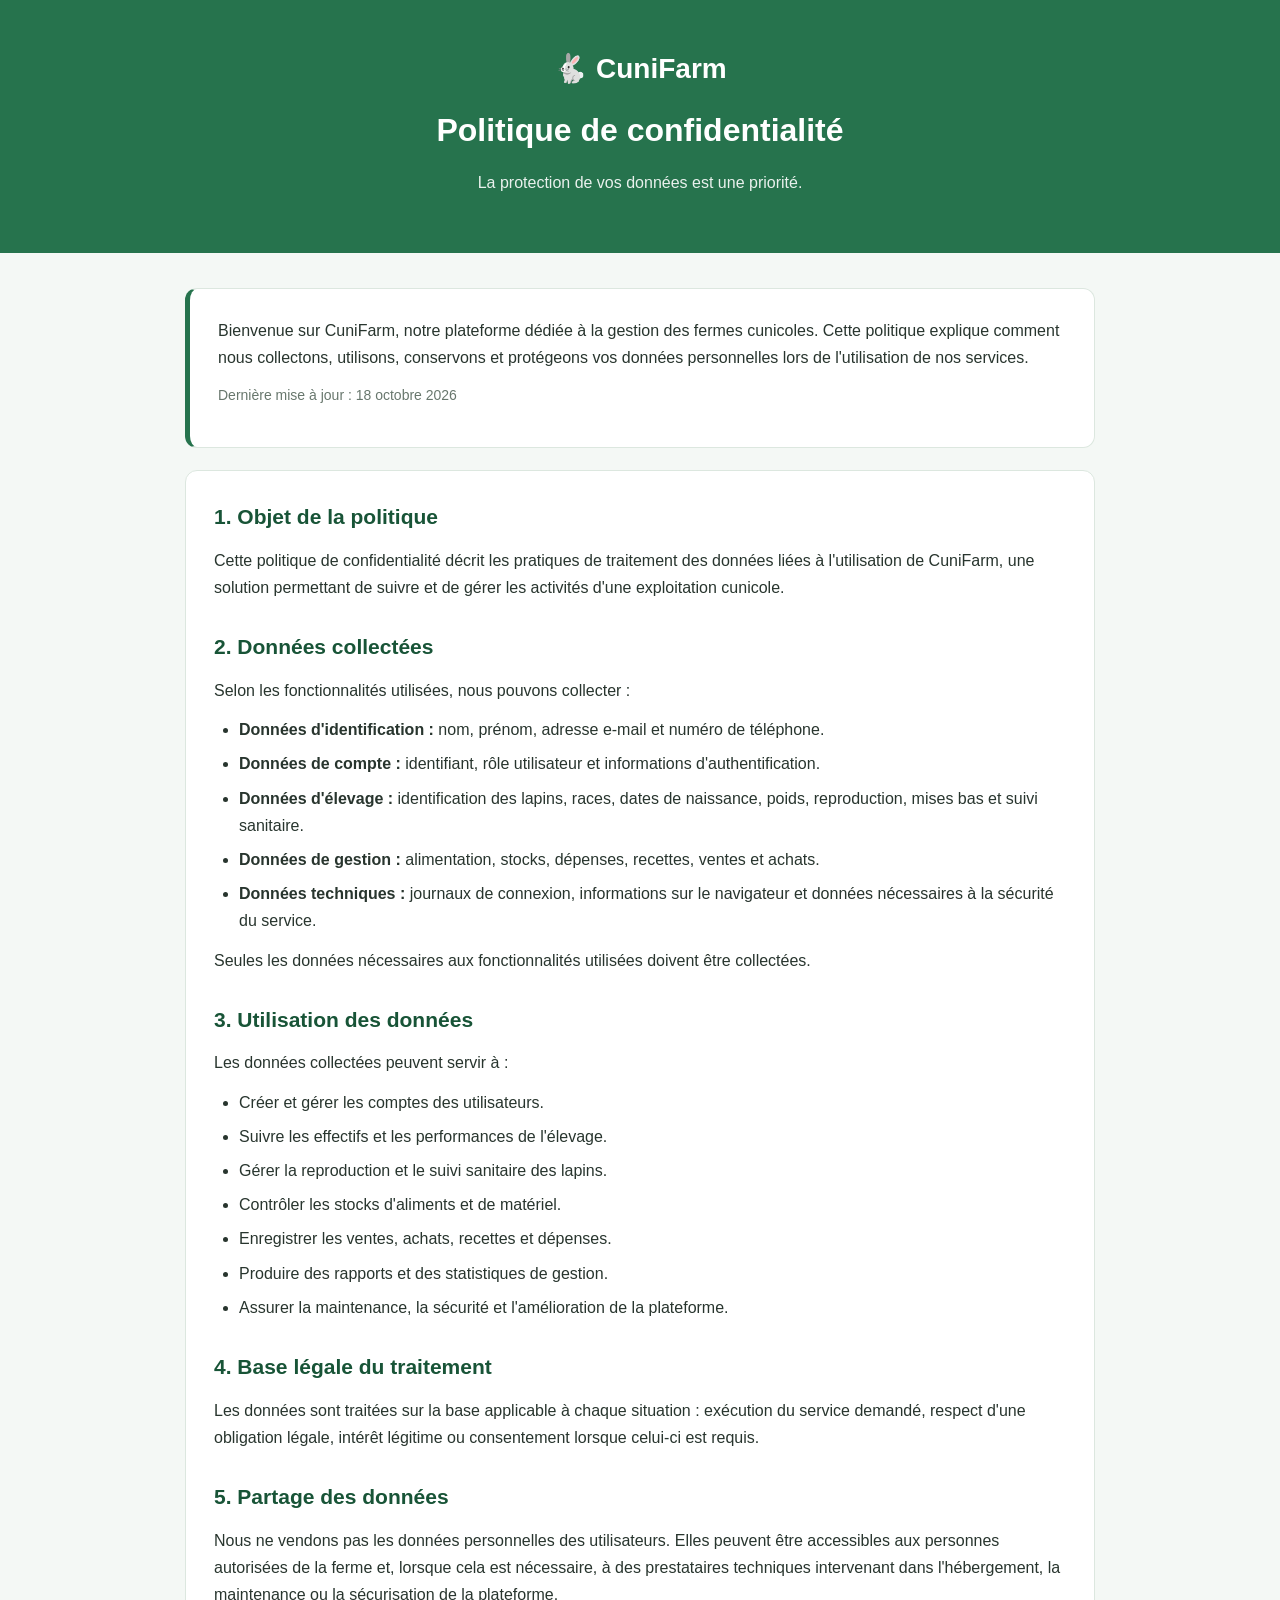
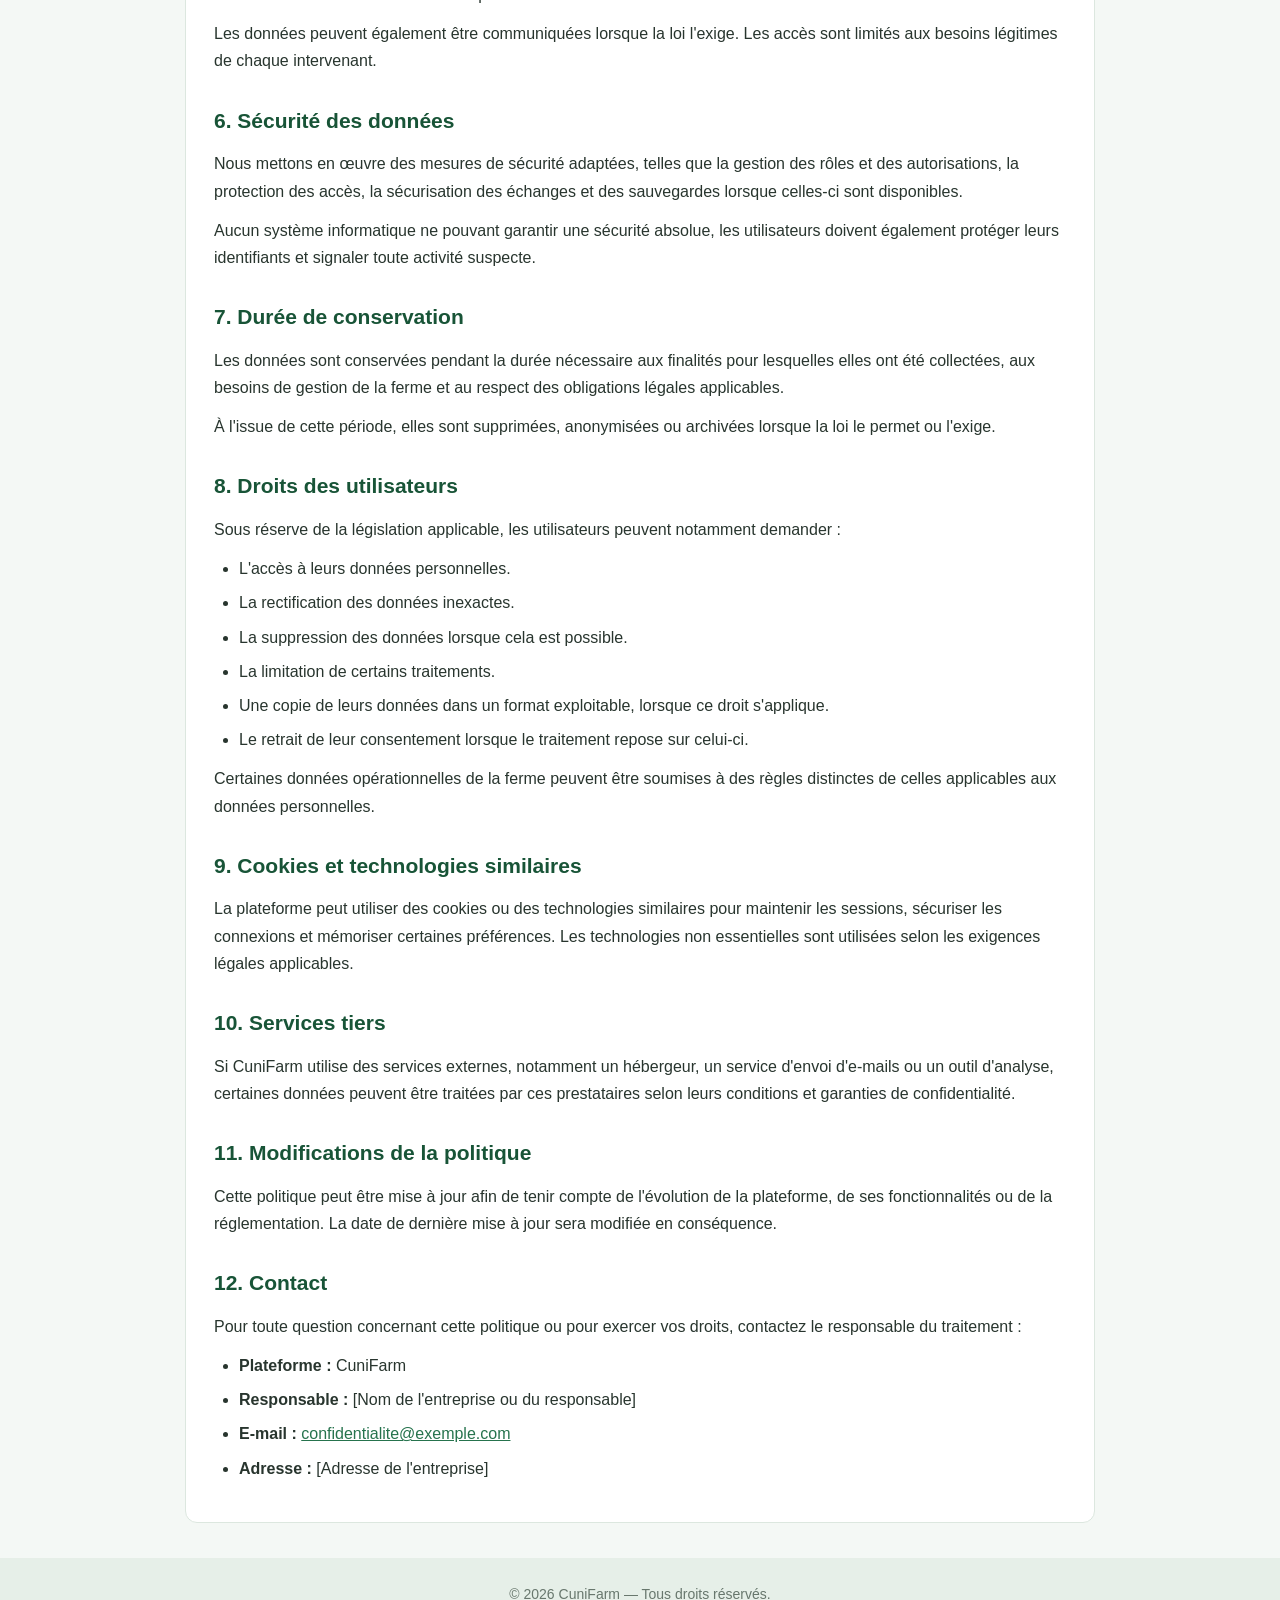
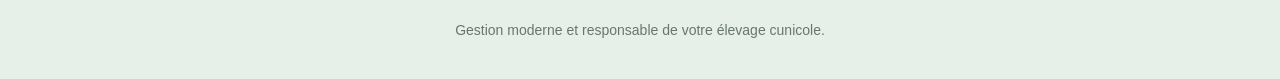
==== conditionsUtilisation.html @ 06316d21 "mise en place de la politique de confidentialite" ====
<!DOCTYPE html>
<html lang="fr">
<head>
    <meta charset="UTF-8">
    <meta name="viewport" content="width=device-width, initial-scale=1.0">
    <meta name="description" content="Politique de confidentialité de notre plateforme de gestion de ferme cunicole.">
    <title>Politique de confidentialité | CuniFarm</title>

    <style>
        :root {
            --primary: #26734d;
            --primary-dark: #185437;
            --background: #f4f8f5;
            --white: #ffffff;
            --text: #28352e;
            --muted: #68776d;
            --border: #dce7df;
        }

        * {
            margin: 0;
            padding: 0;
            box-sizing: border-box;
        }

        body {
            font-family: Arial, Helvetica, sans-serif;
            background: var(--background);
            color: var(--text);
            line-height: 1.7;
        }

        header {
            background: var(--primary);
            color: var(--white);
            padding: 45px 20px;
            text-align: center;
        }

        header .logo {
            font-size: 28px;
            font-weight: bold;
            margin-bottom: 10px;
        }

        header p {
            opacity: 0.9;
        }

        .container {
            max-width: 950px;
            margin: 35px auto;
            padding: 0 20px;
        }

        .intro, .content {
            background: var(--white);
            border: 1px solid var(--border);
            border-radius: 12px;
            padding: 28px;
            margin-bottom: 22px;
        }

        .intro {
            border-left: 5px solid var(--primary);
        }

        h1 {
            font-size: 32px;
            margin-bottom: 12px;
        }

        h2 {
            color: var(--primary-dark);
            font-size: 21px;
            margin-bottom: 12px;
        }

        .content section + section {
            margin-top: 28px;
        }

        p {
            margin-bottom: 12px;
        }

        ul {
            padding-left: 25px;
            margin-bottom: 12px;
        }

        li {
            margin-bottom: 7px;
        }

        a {
            color: var(--primary);
            overflow-wrap: anywhere;
        }

        .date {
            color: var(--muted);
            font-size: 14px;
            margin-top: 12px;
        }

        footer {
            background: #e6efe8;
            color: var(--muted);
            text-align: center;
            padding: 25px 15px;
            font-size: 14px;
        }

        @media (max-width: 600px) {
            header {
                padding: 30px 15px;
            }

            h1 {
                font-size: 26px;
            }

            h2 {
                font-size: 19px;
            }

            .intro, .content {
                padding: 20px;
            }

            .container {
                margin-top: 20px;
            }
        }
    </style>
</head>

<body>

<header>
    <div class="logo">🐇 CuniFarm</div>
    <h1>Politique de confidentialité</h1>
    <p>La protection de vos données est une priorité.</p>
</header>

<main class="container">

    <div class="intro">
        <p>
            Bienvenue sur CuniFarm, notre plateforme dédiée à la gestion
            des fermes cunicoles. Cette politique explique comment nous
            collectons, utilisons, conservons et protégeons vos données
            personnelles lors de l'utilisation de nos services.
        </p>
        <p class="date">
            Dernière mise à jour : 18 octobre 2026
        </p>
    </div>

    <div class="content">

        <section>
            <h2>1. Objet de la politique</h2>
            <p>
                Cette politique de confidentialité décrit les pratiques
                de traitement des données liées à l'utilisation de CuniFarm,
                une solution permettant de suivre et de gérer les activités
                d'une exploitation cunicole.
            </p>
        </section>

        <section>
            <h2>2. Données collectées</h2>
            <p>Selon les fonctionnalités utilisées, nous pouvons collecter :</p>
            <ul>
                <li><strong>Données d'identification :</strong> nom, prénom,
                    adresse e-mail et numéro de téléphone.</li>
                <li><strong>Données de compte :</strong> identifiant,
                    rôle utilisateur et informations d'authentification.</li>
                <li><strong>Données d'élevage :</strong> identification des lapins,
                    races, dates de naissance, poids, reproduction, mises bas
                    et suivi sanitaire.</li>
                <li><strong>Données de gestion :</strong> alimentation,
                    stocks, dépenses, recettes, ventes et achats.</li>
                <li><strong>Données techniques :</strong> journaux de connexion,
                    informations sur le navigateur et données nécessaires
                    à la sécurité du service.</li>
            </ul>
            <p>
                Seules les données nécessaires aux fonctionnalités utilisées
                doivent être collectées.
            </p>
        </section>

        <section>
            <h2>3. Utilisation des données</h2>
            <p>Les données collectées peuvent servir à :</p>
            <ul>
                <li>Créer et gérer les comptes des utilisateurs.</li>
                <li>Suivre les effectifs et les performances de l'élevage.</li>
                <li>Gérer la reproduction et le suivi sanitaire des lapins.</li>
                <li>Contrôler les stocks d'aliments et de matériel.</li>
                <li>Enregistrer les ventes, achats, recettes et dépenses.</li>
                <li>Produire des rapports et des statistiques de gestion.</li>
                <li>Assurer la maintenance, la sécurité et l'amélioration
                    de la plateforme.</li>
            </ul>
        </section>

        <section>
            <h2>4. Base légale du traitement</h2>
            <p>
                Les données sont traitées sur la base applicable à chaque
                situation : exécution du service demandé, respect d'une
                obligation légale, intérêt légitime ou consentement lorsque
                celui-ci est requis.
            </p>
        </section>

        <section>
            <h2>5. Partage des données</h2>
            <p>
                Nous ne vendons pas les données personnelles des utilisateurs.
                Elles peuvent être accessibles aux personnes autorisées
                de la ferme et, lorsque cela est nécessaire, à des prestataires
                techniques intervenant dans l'hébergement, la maintenance
                ou la sécurisation de la plateforme.
            </p>
            <p>
                Les données peuvent également être communiquées lorsque
                la loi l'exige. Les accès sont limités aux besoins légitimes
                de chaque intervenant.
            </p>
        </section>

        <section>
            <h2>6. Sécurité des données</h2>
            <p>
                Nous mettons en œuvre des mesures de sécurité adaptées,
                telles que la gestion des rôles et des autorisations,
                la protection des accès, la sécurisation des échanges
                et des sauvegardes lorsque celles-ci sont disponibles.
            </p>
            <p>
                Aucun système informatique ne pouvant garantir une sécurité
                absolue, les utilisateurs doivent également protéger leurs
                identifiants et signaler toute activité suspecte.
            </p>
        </section>

        <section>
            <h2>7. Durée de conservation</h2>
            <p>
                Les données sont conservées pendant la durée nécessaire
                aux finalités pour lesquelles elles ont été collectées,
                aux besoins de gestion de la ferme et au respect des
                obligations légales applicables.
            </p>
            <p>
                À l'issue de cette période, elles sont supprimées,
                anonymisées ou archivées lorsque la loi le permet ou l'exige.
            </p>
        </section>

        <section>
            <h2>8. Droits des utilisateurs</h2>
            <p>
                Sous réserve de la législation applicable, les utilisateurs
                peuvent notamment demander :
            </p>
            <ul>
                <li>L'accès à leurs données personnelles.</li>
                <li>La rectification des données inexactes.</li>
                <li>La suppression des données lorsque cela est possible.</li>
                <li>La limitation de certains traitements.</li>
                <li>Une copie de leurs données dans un format exploitable,
                    lorsque ce droit s'applique.</li>
                <li>Le retrait de leur consentement lorsque le traitement
                    repose sur celui-ci.</li>
            </ul>
            <p>
                Certaines données opérationnelles de la ferme peuvent
                être soumises à des règles distinctes de celles applicables
                aux données personnelles.
            </p>
        </section>

        <section>
            <h2>9. Cookies et technologies similaires</h2>
            <p>
                La plateforme peut utiliser des cookies ou des technologies
                similaires pour maintenir les sessions, sécuriser les
                connexions et mémoriser certaines préférences.
                Les technologies non essentielles sont utilisées selon
                les exigences légales applicables.
            </p>
        </section>

        <section>
            <h2>10. Services tiers</h2>
            <p>
                Si CuniFarm utilise des services externes, notamment
                un hébergeur, un service d'envoi d'e-mails ou un outil
                d'analyse, certaines données peuvent être traitées par
                ces prestataires selon leurs conditions et garanties
                de confidentialité.
            </p>
        </section>

        <section>
            <h2>11. Modifications de la politique</h2>
            <p>
                Cette politique peut être mise à jour afin de tenir compte
                de l'évolution de la plateforme, de ses fonctionnalités
                ou de la réglementation. La date de dernière mise à jour
                sera modifiée en conséquence.
            </p>
        </section>

        <section>
            <h2>12. Contact</h2>
            <p>
                Pour toute question concernant cette politique ou pour
                exercer vos droits, contactez le responsable du traitement :
            </p>
            <ul>
                <li><strong>Plateforme :</strong> CuniFarm</li>
                <li><strong>Responsable :</strong> [Nom de l'entreprise
                    ou du responsable]</li>
                <li><strong>E-mail :</strong>
                    <a href="mailto:confidentialite@exemple.com">
                        confidentialite@exemple.com
                    </a>
                </li>
                <li><strong>Adresse :</strong> [Adresse de l'entreprise]</li>
            </ul>
        </section>

    </div>
</main>

<footer>
    <p>&copy; 2026 CuniFarm — Tous droits réservés.</p>
    <p>Gestion moderne et responsable de votre élevage cunicole.</p>
</footer>

</body>
</html>
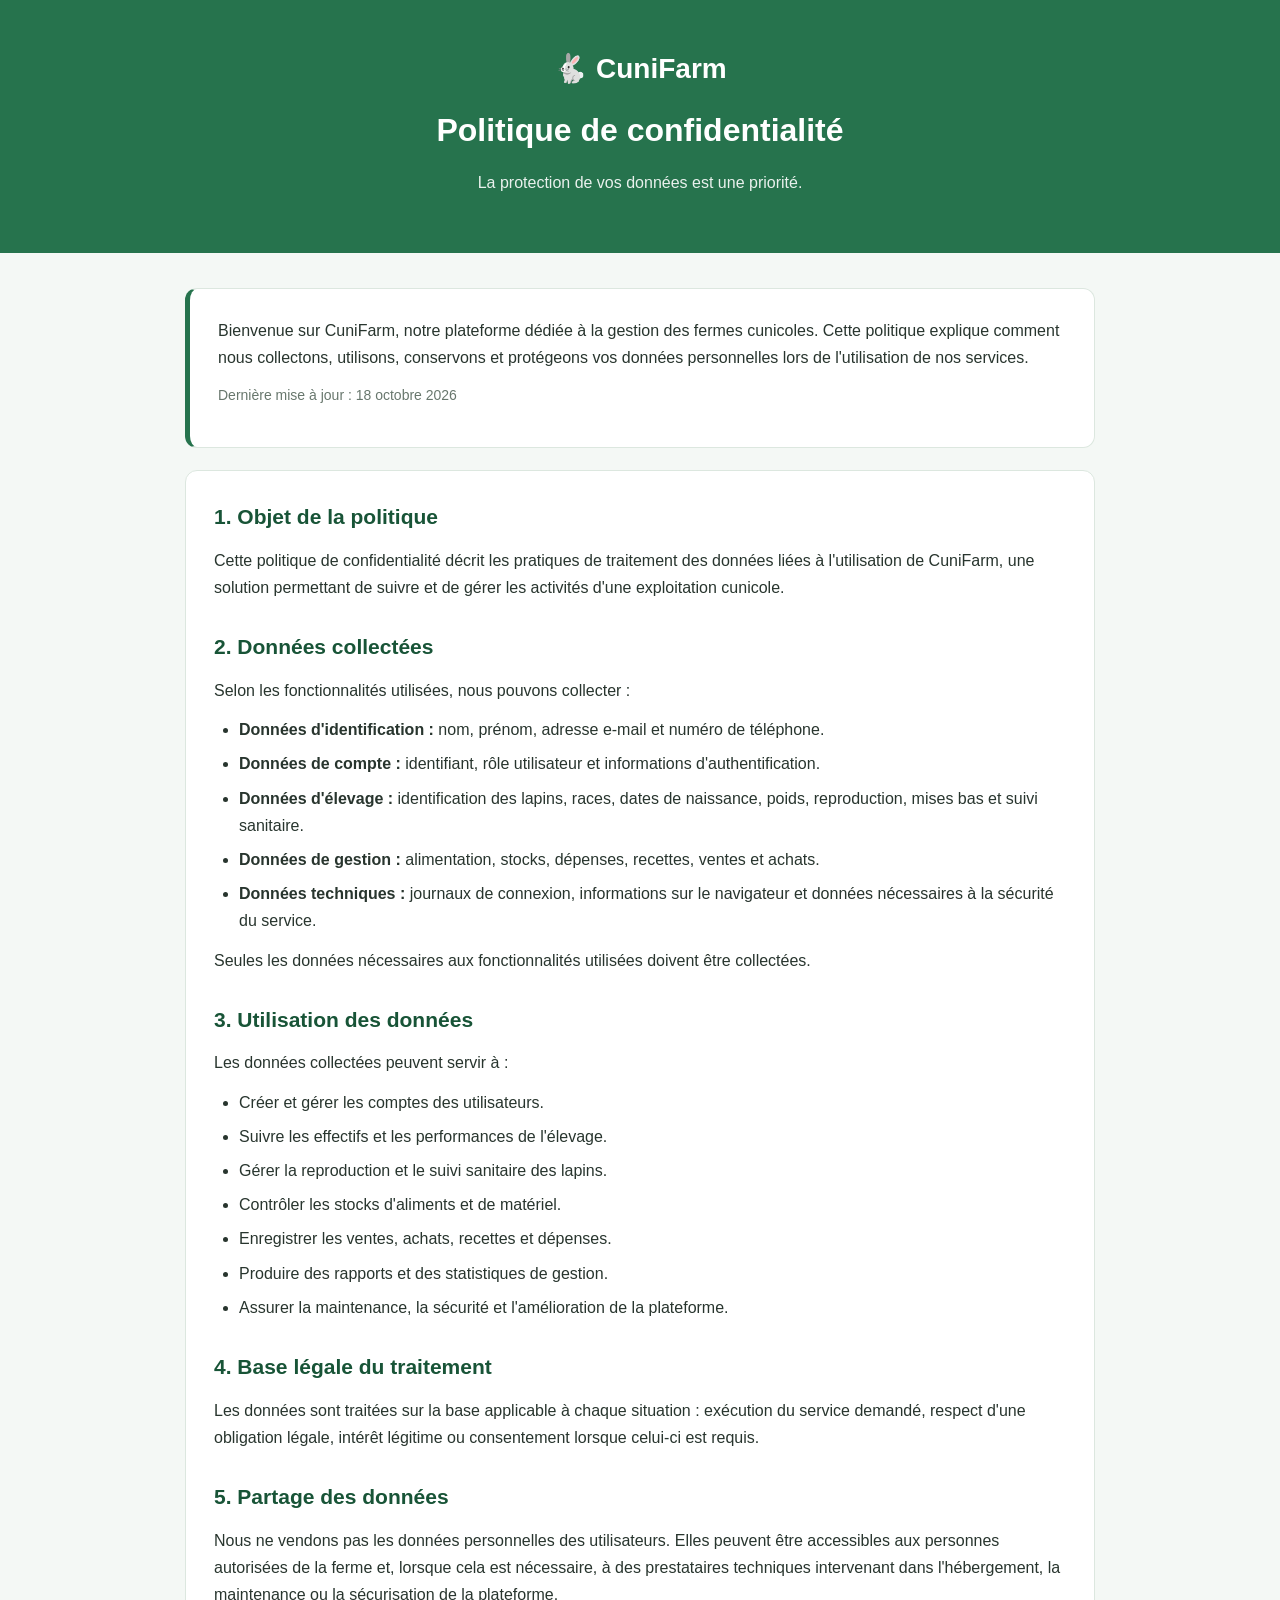
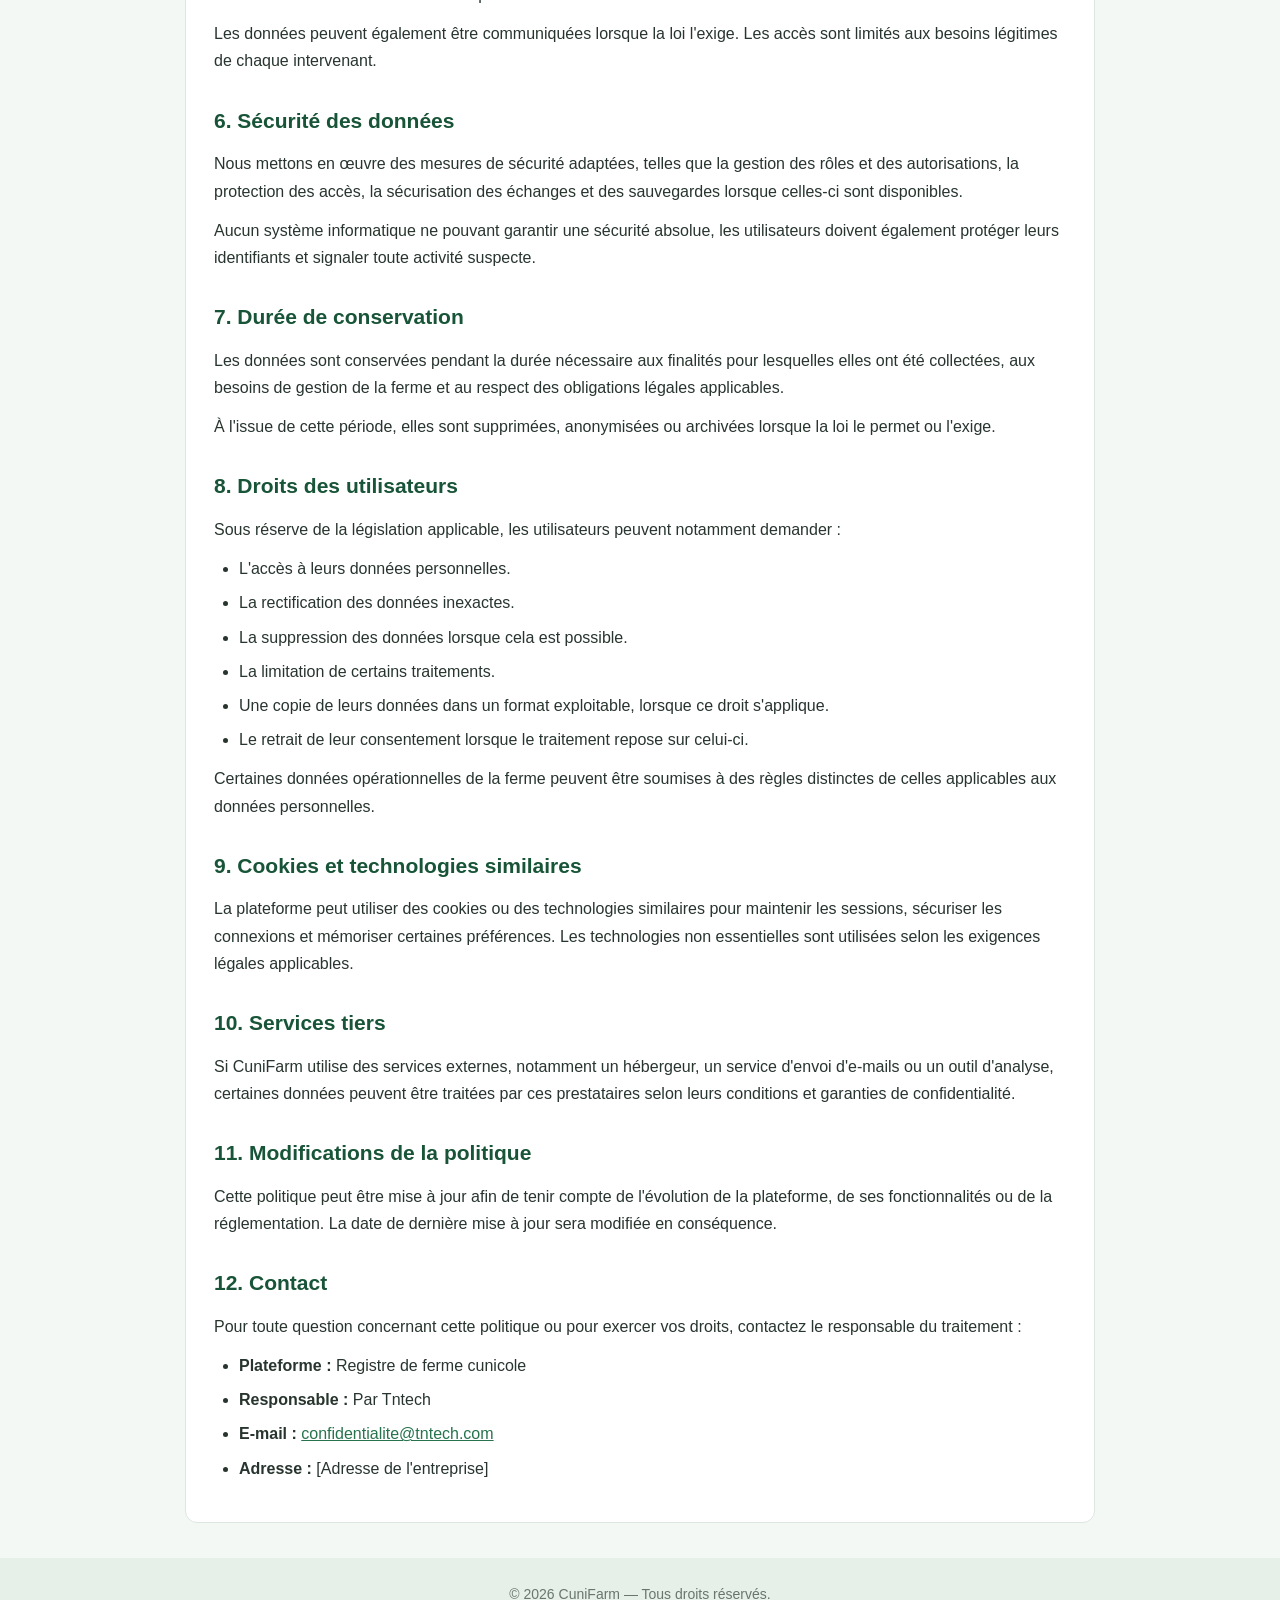
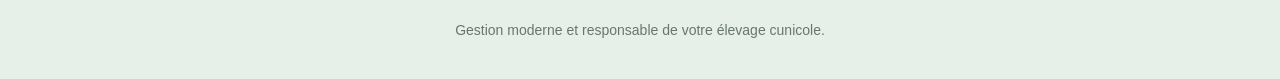
==== commit b7ed1d02: "politique de confidentialite" ====
--- a/conditionsUtilisation.html
+++ b/conditionsUtilisation.html
@@ -326,12 +326,11 @@
                 exercer vos droits, contactez le responsable du traitement :
             </p>
             <ul>
-                <li><strong>Plateforme :</strong> CuniFarm</li>
-                <li><strong>Responsable :</strong> [Nom de l'entreprise
-                    ou du responsable]</li>
+                <li><strong>Plateforme :</strong> Registre de ferme cunicole</li>
+                <li><strong>Responsable :</strong> Par Tntech</li>
                 <li><strong>E-mail :</strong>
                     <a href="mailto:confidentialite@exemple.com">
-                        confidentialite@exemple.com
+                        confidentialite@tntech.com
                     </a>
                 </li>
                 <li><strong>Adresse :</strong> [Adresse de l'entreprise]</li>
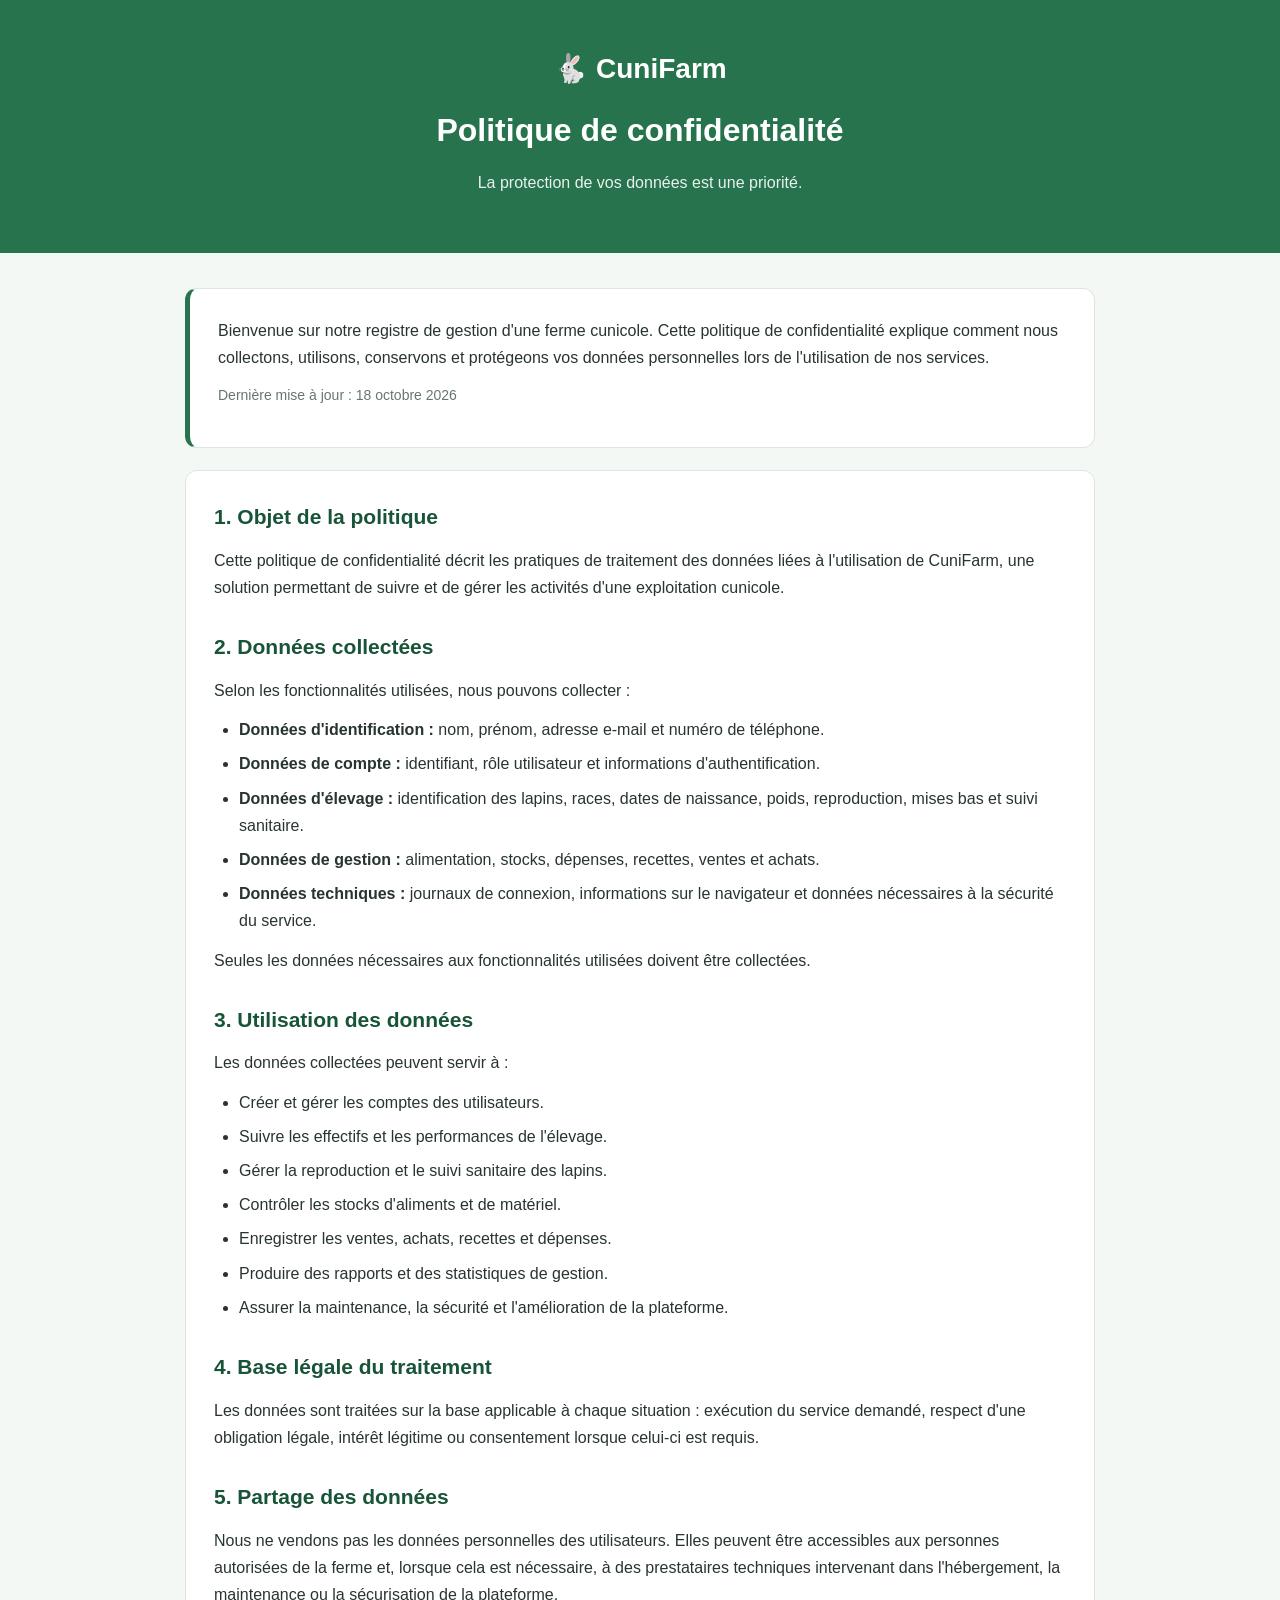
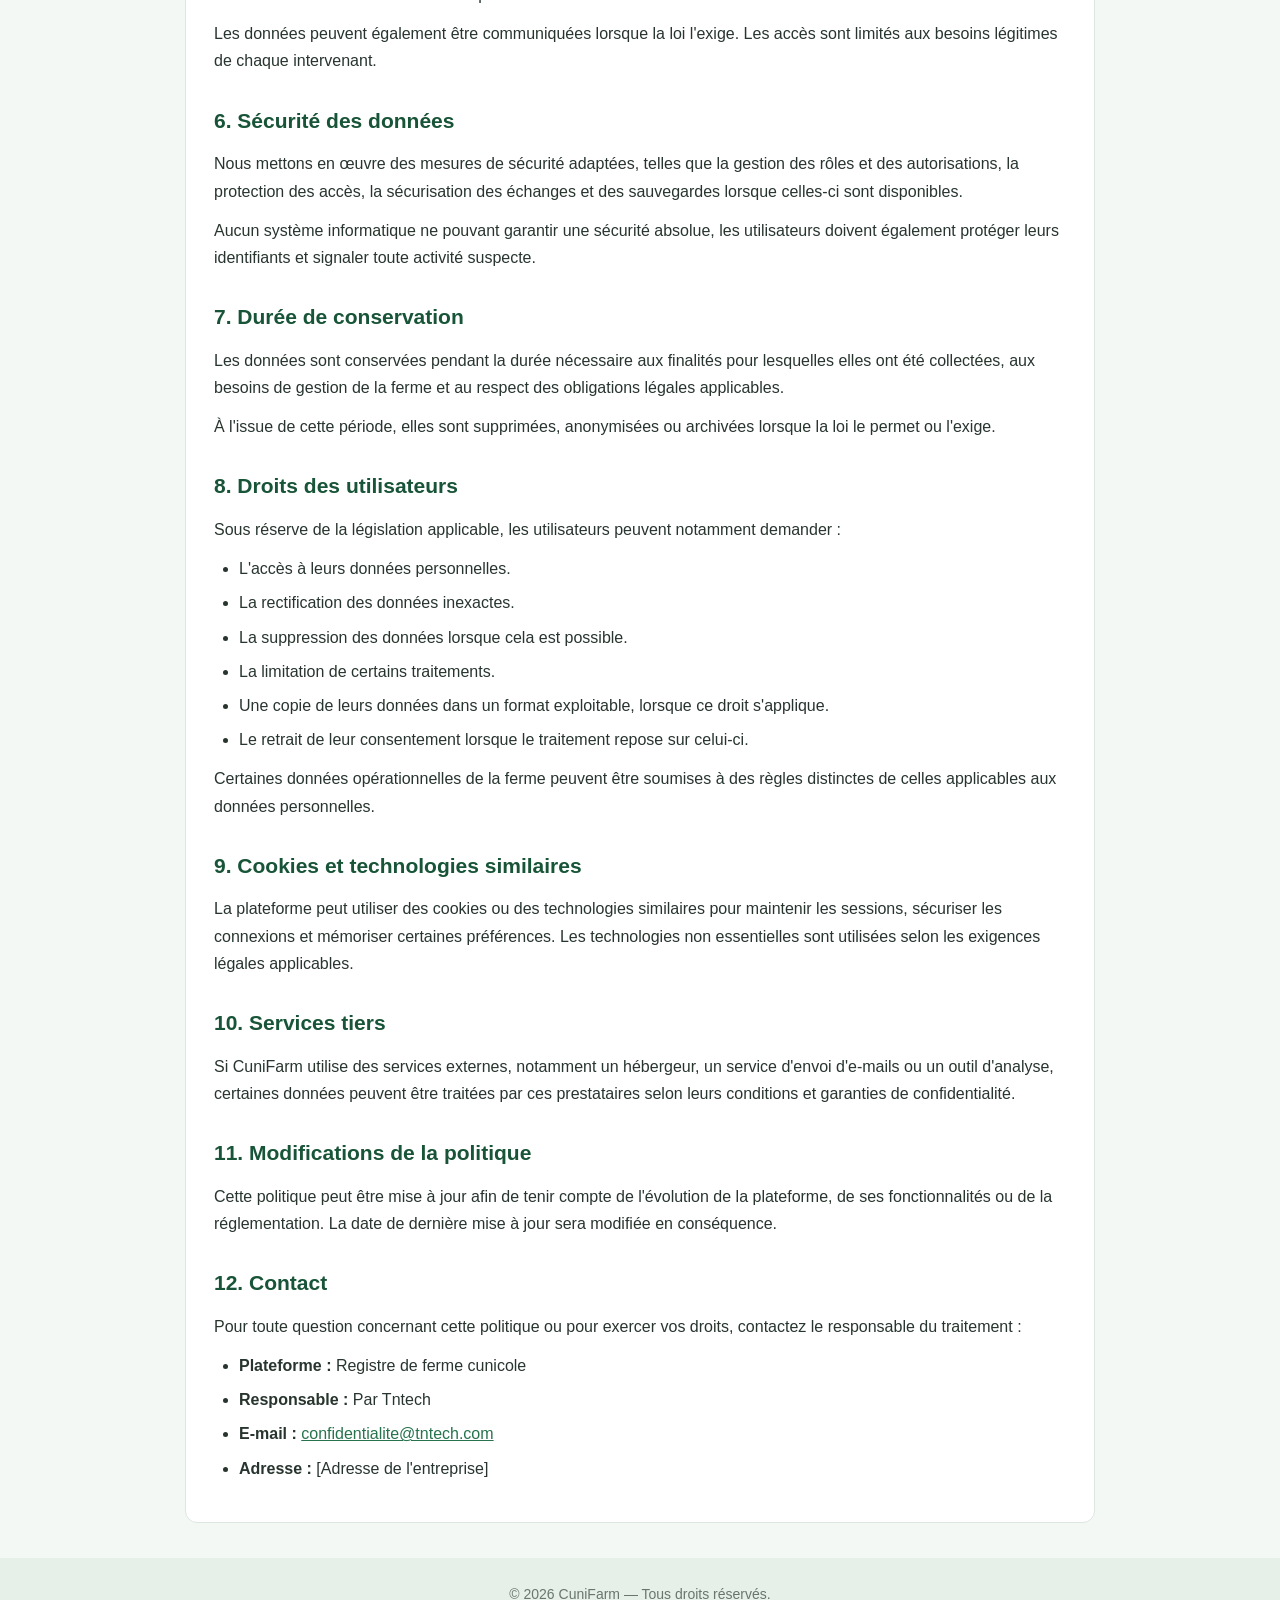
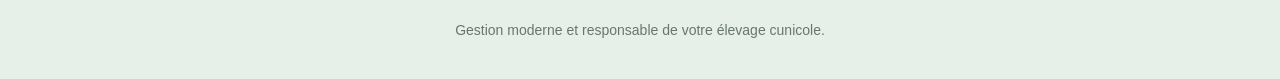
==== commit ee53d1a2: "mise a jour du projet" ====
--- a/conditionsUtilisation.html
+++ b/conditionsUtilisation.html
@@ -5,7 +5,7 @@
     <meta charset="UTF-8">
     <meta name="viewport" content="width=device-width, initial-scale=1.0">
     <meta name="description" content="Politique de confidentialité de notre plateforme de gestion de ferme cunicole.">
-    <title>Politique de confidentialité | CuniFarm</title>
+    <title>Politique de confidentialité | Registre de gestion d'une ferme cunicole</title>
 
     <style>
         :root {
@@ -149,8 +149,8 @@
 
     <div class="intro">
         <p>
-            Bienvenue sur CuniFarm, notre plateforme dédiée à la gestion
-            des fermes cunicoles. Cette politique explique comment nous
+            Bienvenue sur notre registre de gestion d'une ferme cunicole.
+             Cette politique de confidentialité explique comment nous
             collectons, utilisons, conservons et protégeons vos données
             personnelles lors de l'utilisation de nos services.
         </p>
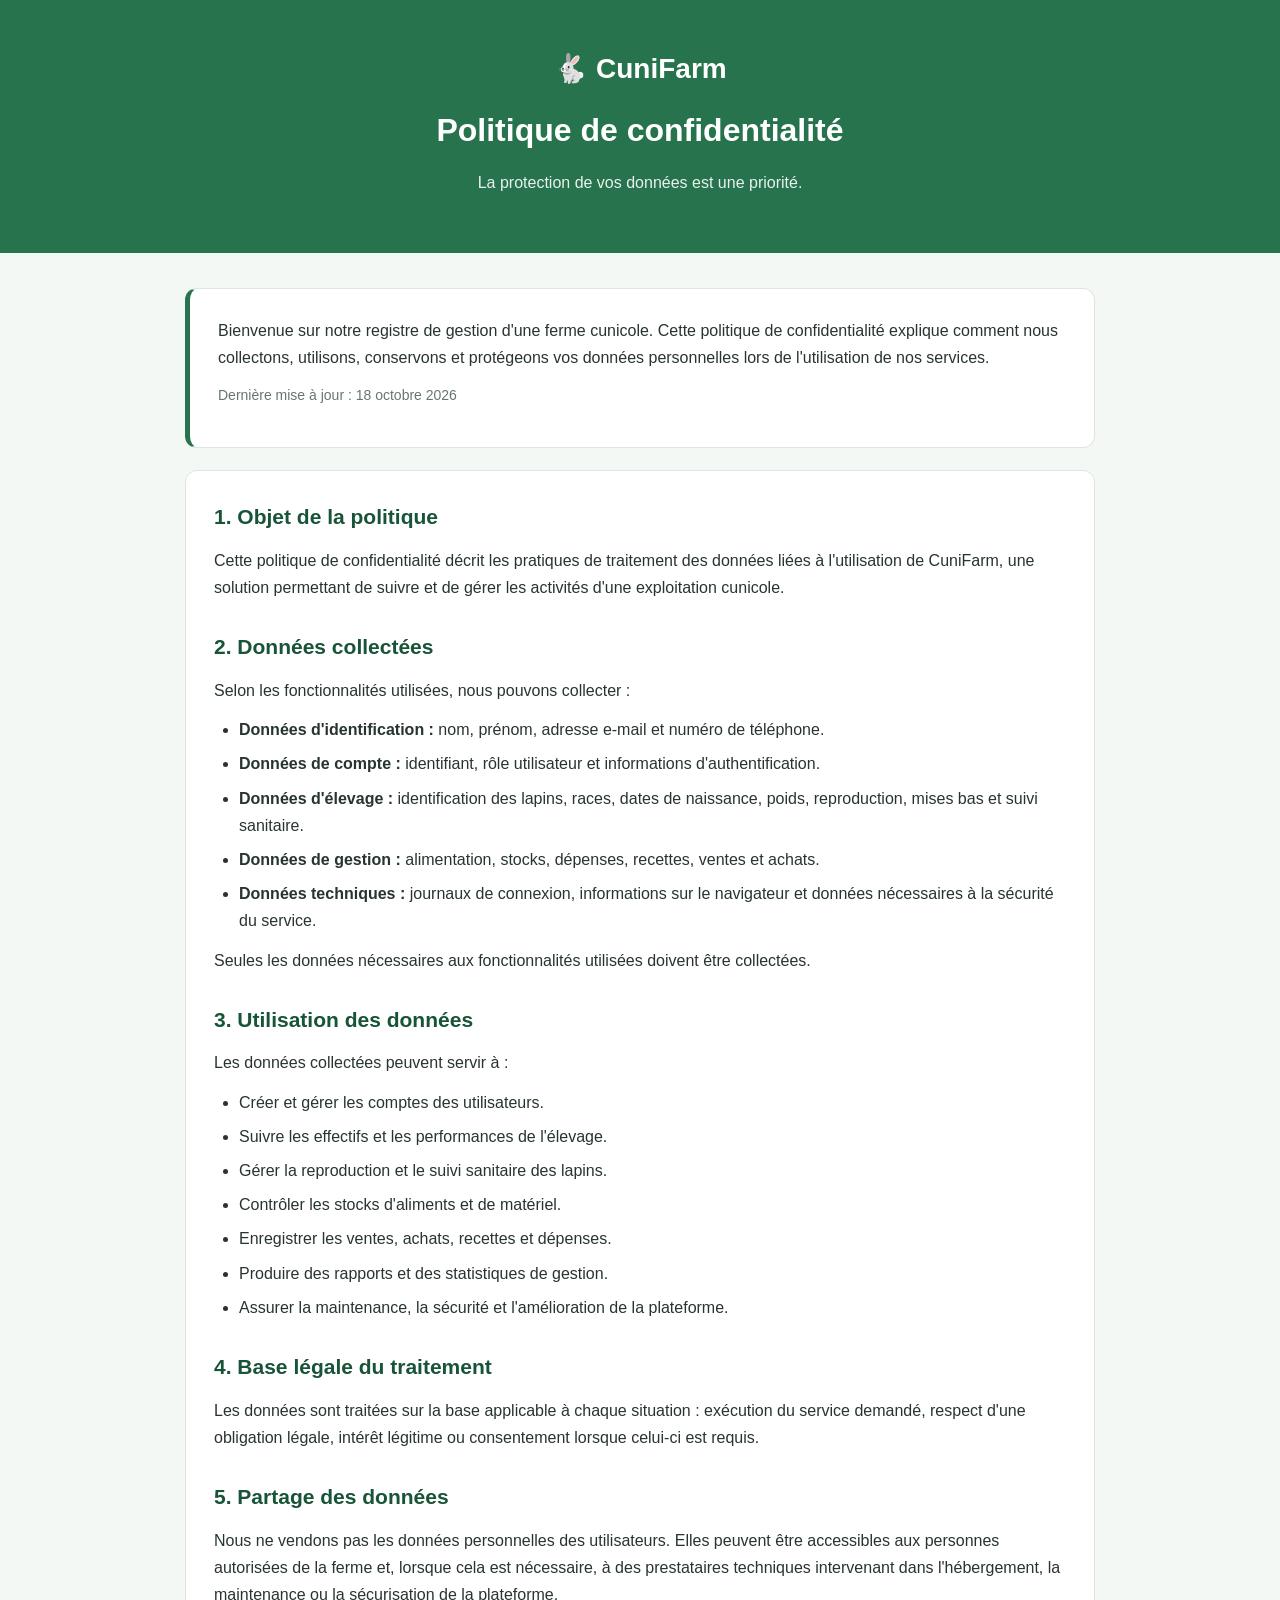
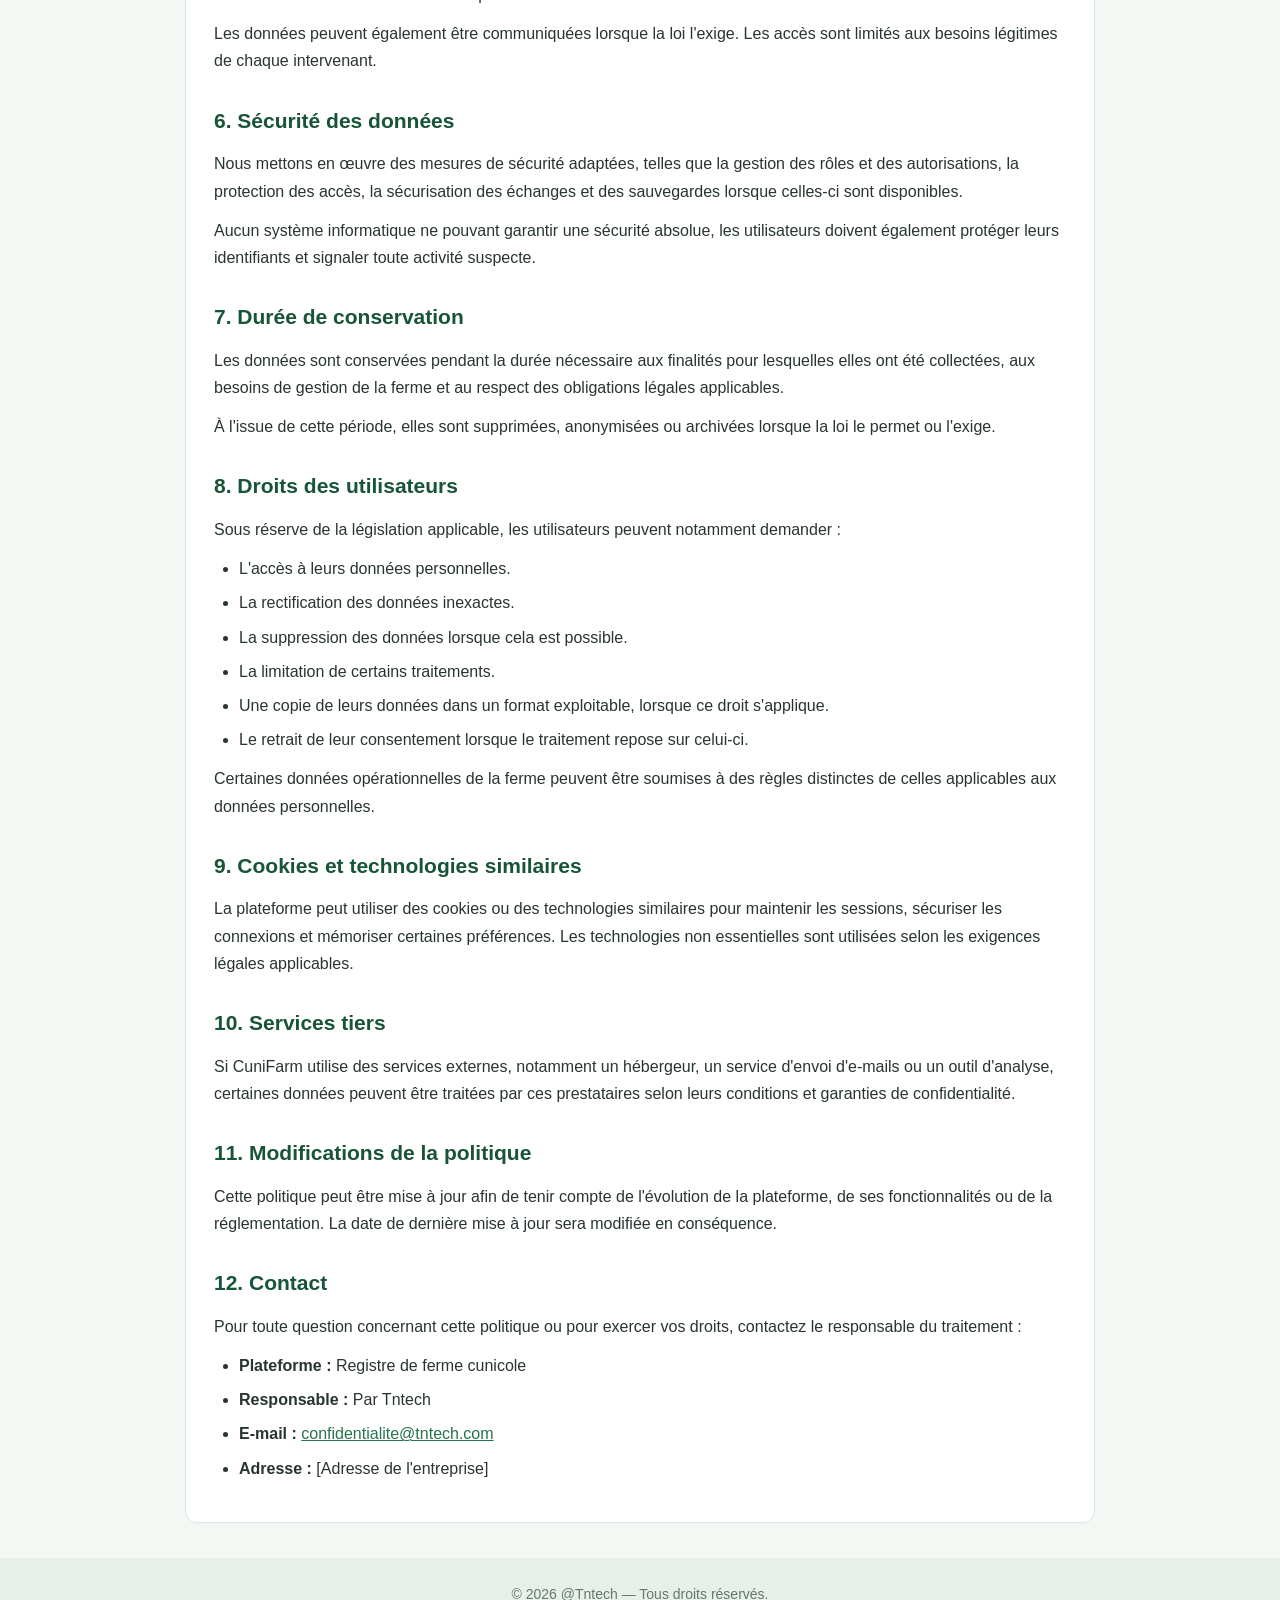
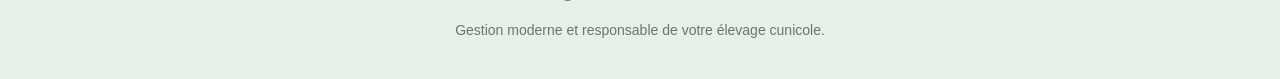
==== commit ab4b636e: "rajout du footer" ====
--- a/conditionsUtilisation.html
+++ b/conditionsUtilisation.html
@@ -341,9 +341,8 @@
 </main>
 
 <footer>
-    <p>&copy; 2026 CuniFarm — Tous droits réservés.</p>
+    <p>&copy; 2026 @Tntech — Tous droits réservés.</p>
     <p>Gestion moderne et responsable de votre élevage cunicole.</p>
 </footer>
-
 </body>
 </html>
